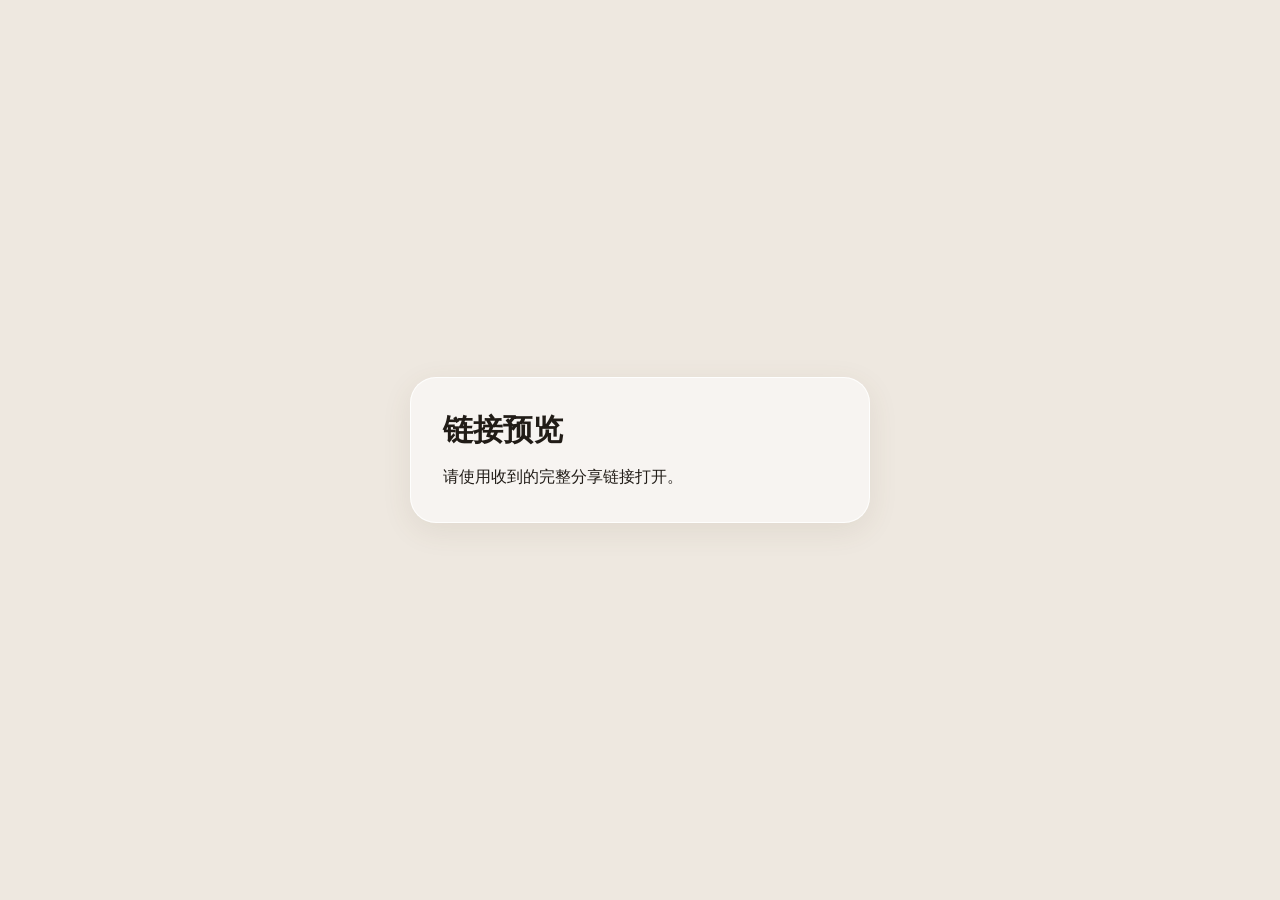
==== index.html @ 6f9caa3b "Publish encrypted website" ====
<!doctype html>
<html lang="zh-CN">
<meta charset="utf-8">
<meta name="viewport" content="width=device-width,initial-scale=1">
<meta name="robots" content="noindex,nofollow,noarchive">
<meta name="referrer" content="no-referrer">
<title>链接预览</title>
<style>
  html { color-scheme: light; font-family: system-ui, sans-serif; background: #eee8e0; color: #211c17; }
  body { display: grid; min-height: 100svh; box-sizing: border-box; margin: 0; padding: 24px; place-items: center; }
  main { box-sizing: border-box; width: min(100%, 460px); padding: 32px; border-radius: 26px; background: #fff8; border: 1px solid #fffd; box-shadow: 0 8px 30px #68523719; }
  h1 { font-size: clamp(22px, 5vw, 30px); margin: 0 0 12px; }
  p { margin: 0; line-height: 1.7; }
</style>
<main>
  <h1>链接预览</h1>
  <p id="status" role="status">请使用收到的完整分享链接打开。</p>
</main>
<script type="module">
  const status = document.getElementById('status');
  const key = /^#k=([A-Za-z0-9_-]{43})$/.exec(location.hash)?.[1];
  if (key) {
    history.replaceState(null, '', location.pathname + location.search);
    status.textContent = '正在打开网页…';
    try {
      if (!navigator.serviceWorker) throw new Error('browser');
      await navigator.serviceWorker.register('/view-sw.js');
      const worker = (await navigator.serviceWorker.ready).active;
      const result = await new Promise((resolve, reject) => {
        const channel = new MessageChannel();
        const timer = setTimeout(() => reject(new Error('timeout')), 25000);
        channel.port1.onmessage = event => {
          clearTimeout(timer);
          resolve(event.data);
        };
        worker.postMessage(key, [channel.port2]);
      });
      if (!result) throw new Error('link');
      location.replace('/');
    } catch (error) {
      status.textContent = error.message === 'link'
        ? '这个分享链接无效。请使用发件人提供的完整链接。'
        : '网页预览暂时无法加载。请重新打开分享链接，或换一个浏览器。';
    }
  }
</script>
</html>
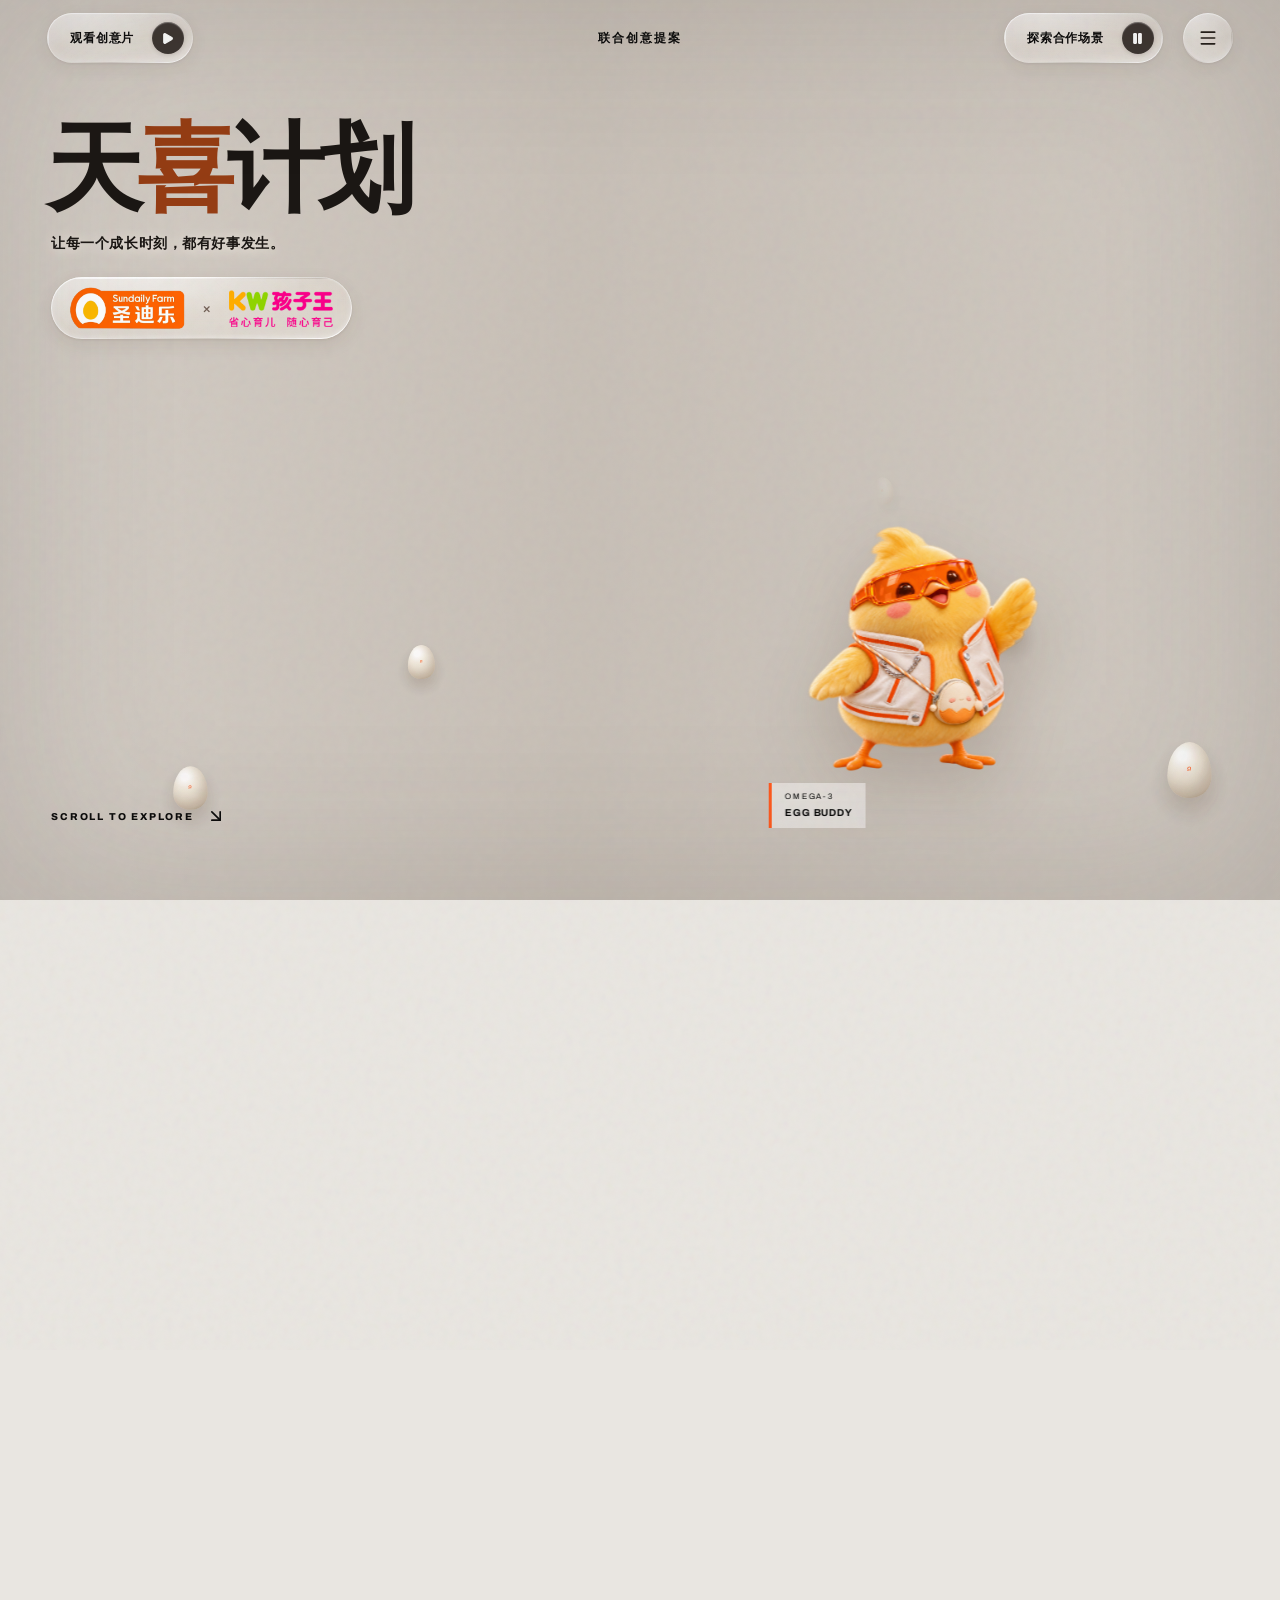
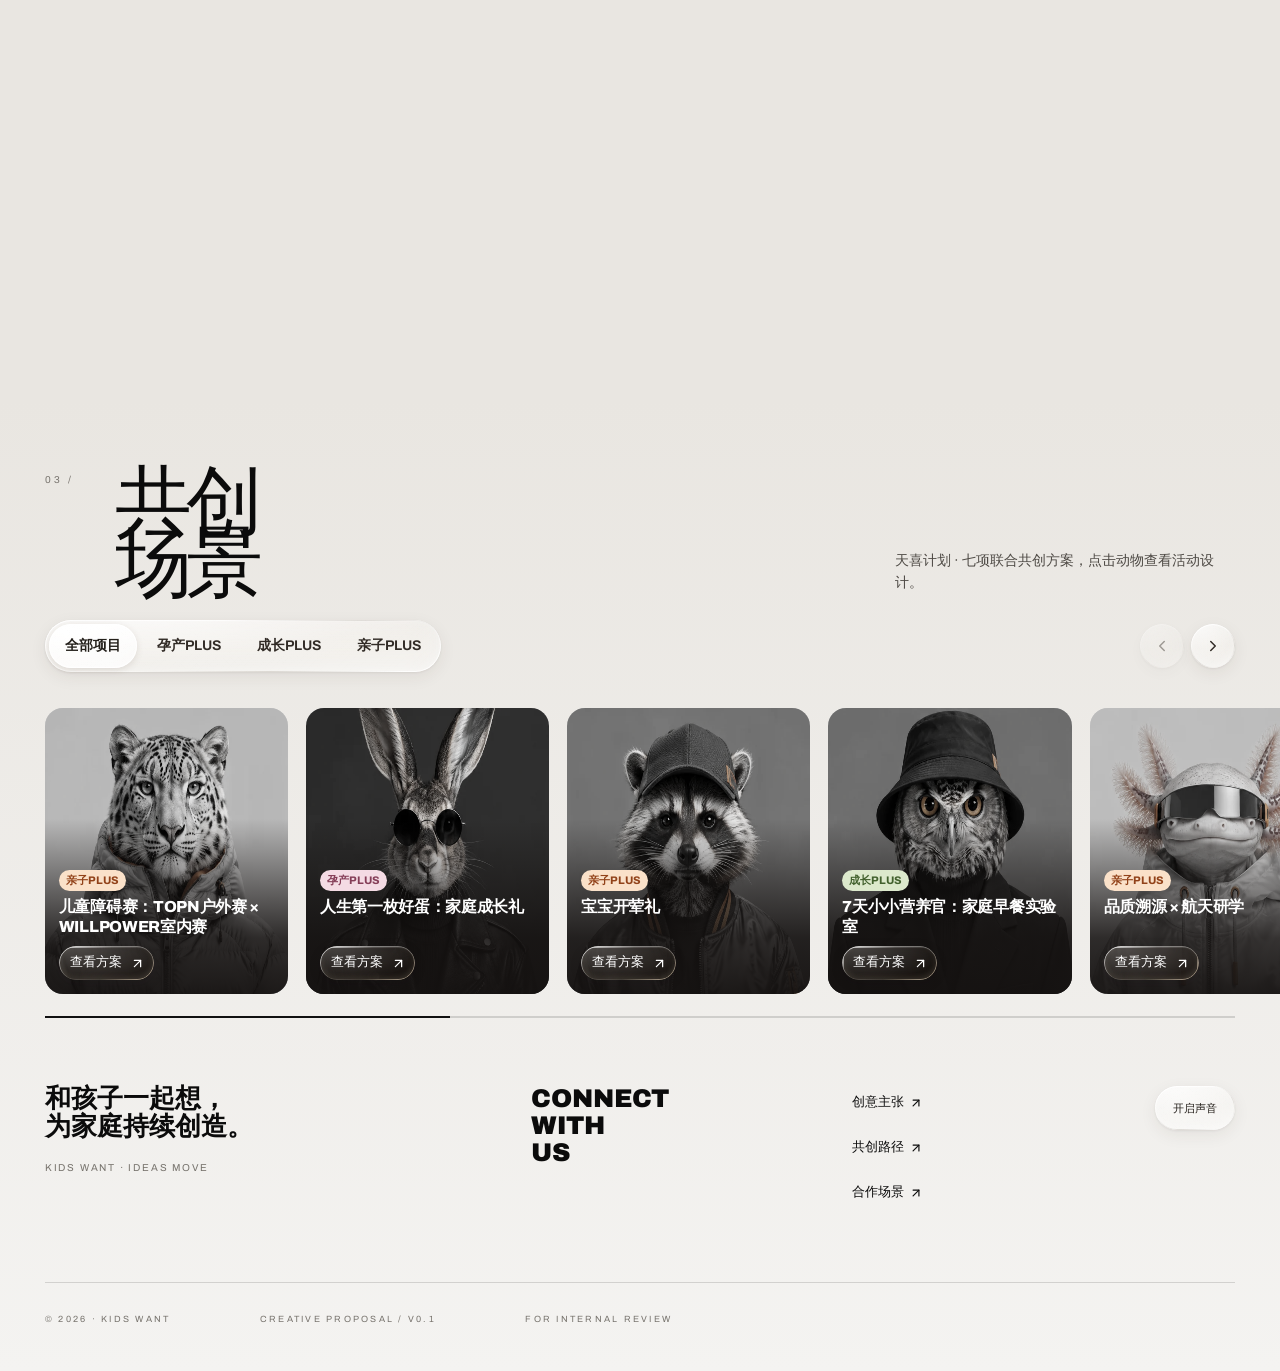
==== commit d4d572ea: "Serve public Tianxi pages without an unlock key" ====
--- a/index.html
+++ b/index.html
@@ -1,47 +1,28 @@
-<!doctype html>
-<html lang="zh-CN">
-<meta charset="utf-8">
-<meta name="viewport" content="width=device-width,initial-scale=1">
-<meta name="robots" content="noindex,nofollow,noarchive">
-<meta name="referrer" content="no-referrer">
-<title>链接预览</title>
-<style>
-  html { color-scheme: light; font-family: system-ui, sans-serif; background: #eee8e0; color: #211c17; }
-  body { display: grid; min-height: 100svh; box-sizing: border-box; margin: 0; padding: 24px; place-items: center; }
-  main { box-sizing: border-box; width: min(100%, 460px); padding: 32px; border-radius: 26px; background: #fff8; border: 1px solid #fffd; box-shadow: 0 8px 30px #68523719; }
-  h1 { font-size: clamp(22px, 5vw, 30px); margin: 0 0 12px; }
-  p { margin: 0; line-height: 1.7; }
-</style>
-<main>
-  <h1>链接预览</h1>
-  <p id="status" role="status">请使用收到的完整分享链接打开。</p>
-</main>
-<script type="module">
-  const status = document.getElementById('status');
-  const key = /^#k=([A-Za-z0-9_-]{43})$/.exec(location.hash)?.[1];
-  if (key) {
-    history.replaceState(null, '', location.pathname + location.search);
-    status.textContent = '正在打开网页…';
-    try {
-      if (!navigator.serviceWorker) throw new Error('browser');
-      await navigator.serviceWorker.register('/view-sw.js');
-      const worker = (await navigator.serviceWorker.ready).active;
-      const result = await new Promise((resolve, reject) => {
-        const channel = new MessageChannel();
-        const timer = setTimeout(() => reject(new Error('timeout')), 25000);
-        channel.port1.onmessage = event => {
-          clearTimeout(timer);
-          resolve(event.data);
-        };
-        worker.postMessage(key, [channel.port2]);
-      });
-      if (!result) throw new Error('link');
-      location.replace('/');
-    } catch (error) {
-      status.textContent = error.message === 'link'
-        ? '这个分享链接无效。请使用发件人提供的完整链接。'
-        : '网页预览暂时无法加载。请重新打开分享链接，或换一个浏览器。';
-    }
+<!DOCTYPE html><html lang="zh-CN"><head><meta charSet="utf-8"/><meta name="viewport" content="width=device-width, initial-scale=1"/><link rel="stylesheet" href="/_next/static/css/index.CSnjSCQ8.css" data-rsc-css-href="/_next/static/css/index.CSnjSCQ8.css" data-precedence="vite-rsc/importer-resources"/><link rel="modulepreload" fetchPriority="low" href="/_next/static/chunks/index-Dlwi9YUn.js"/><script src="/_next/static/chunks/rolldown-runtime-C60lm6uB.js" type="module" async=""></script><script src="/_next/static/chunks/framework-D_rUT4EX.js" type="module" async=""></script><script src="/_next/static/chunks/app-elements-H_Dr48wG.js" type="module" async=""></script><script src="/_next/static/chunks/hash-Cp347hhd.js" type="module" async=""></script><script src="/_next/static/chunks/record-uXSNv6cl.js" type="module" async=""></script><script src="/_next/static/chunks/app-rsc-cache-busting-Ck6e4Rgs.js" type="module" async=""></script><script src="/_next/static/chunks/app-rsc-render-mode-CvTCGruk.js" type="module" async=""></script><script src="/_next/static/chunks/headers-C_MtfdF4.js" type="module" async=""></script><script src="/_next/static/chunks/protocol-headers-B9-bVeat.js" type="module" async=""></script><script src="/_next/static/chunks/deployment-id-DFhHa9wO.js" type="module" async=""></script><script src="/_next/static/chunks/navigation-errors-D5LMQqDL.js" type="module" async=""></script><link rel="modulepreload" href="/_next/static/chunks/layout-segment-context-B6NXAMNn.js" crossorigin=""/><link rel="modulepreload" href="/_next/static/chunks/page-B1_3lj1-.js" crossorigin=""/><link rel="modulepreload" href="/_next/static/chunks/tianxi-ui-CoWk11vX.js" crossorigin=""/><link rel="modulepreload" href="/_next/static/chunks/Icon-Dsrrr-Ct.js" crossorigin=""/><link rel="modulepreload" href="/_next/static/chunks/link-BgolK1j2.js" crossorigin=""/><link rel="modulepreload" href="/_next/static/chunks/app-route-prefetch-policy-BZP17Xj3.js" crossorigin=""/><link rel="modulepreload" href="/_next/static/chunks/query-DtBGhX2J.js" crossorigin=""/><title>天喜计划｜圣迪乐 × KW孩子王</title><meta name="description" content="圣迪乐与孩子王的联合创意提案。让每一个成长时刻，都有好事发生。"/><script>Object.assign(((self[Symbol.for("vinext.navigationRuntime")]??={bootstrap:{routeManifest:null},functions:{}}).bootstrap.rsc??={rsc:[]}),{params:{},nav:{"pathname":"/","searchParams":[]}})</script><link rel="modulepreload" href="/_next/static/chunks/index-Dlwi9YUn.js" />
+
+<meta name="robots" content="noindex, nofollow">
+<script>
+(() => {
+  const url = new URL(location.href);
+  if (url.searchParams.has('unlock')) url.searchParams.delete('unlock');
+  if (url.hash.startsWith('#k=')) url.hash = '';
+  if (url.href !== location.href) history.replaceState(null, '', url);
+  if (!('serviceWorker' in navigator)) return;
+  const isOldPreview = worker => worker && new URL(worker.scriptURL).pathname === '/view-sw.js';
+  const controlled = isOldPreview(navigator.serviceWorker.controller);
+  const reload = () => {
+    const marker = 'tianxi-public-migration';
+    if (sessionStorage.getItem(marker)) return;
+    sessionStorage.setItem(marker, 'done');
+    location.reload();
+  };
+  if (controlled) {
+    navigator.serviceWorker.addEventListener('controllerchange', reload, { once: true });
   }
+  navigator.serviceWorker.getRegistration('/').then(registration => {
+    if (isOldPreview(registration?.active)) return registration.update();
+    if (controlled) reload();
+  }).catch(() => {});
+})();
 </script>
-</html>
+</head><body><main class="tx-home"><div class="grain"></div><div class="vignette"></div><header class="topbar"><button class="pill trailer tx-glass tx-press"><span>观看创意片</span><i><svg xmlns="http://www.w3.org/2000/svg" width="13" height="13" viewBox="0 0 24 24" fill="currentColor" stroke="currentColor" stroke-width="2" stroke-linecap="round" stroke-linejoin="round" class="lucide lucide-play" aria-hidden="true"><path d="M5 5a2 2 0 0 1 3.008-1.728l11.997 6.998a2 2 0 0 1 .003 3.458l-12 7A2 2 0 0 1 5 19z"></path></svg></i></button><span class="nav-center">联合创意提案</span><a class="pill market tx-glass tx-press" href="#scenes"><span>探索合作场景</span><i><svg xmlns="http://www.w3.org/2000/svg" width="13" height="13" viewBox="0 0 24 24" fill="currentColor" stroke="currentColor" stroke-width="2" stroke-linecap="round" stroke-linejoin="round" class="lucide lucide-pause" aria-hidden="true"><rect x="14" y="3" width="5" height="18" rx="1"></rect><rect x="5" y="3" width="5" height="18" rx="1"></rect></svg></i></a><a class="mini-logo tx-glass-link" href="#top">孩子王<span>®</span></a><button class="menu-btn tx-glass tx-press" aria-label="打开菜单" aria-expanded="false" aria-controls="home-menu"><svg xmlns="http://www.w3.org/2000/svg" width="24" height="24" viewBox="0 0 24 24" fill="none" stroke="currentColor" stroke-width="2" stroke-linecap="round" stroke-linejoin="round" class="lucide lucide-menu" aria-hidden="true"><path d="M4 5h16"></path><path d="M4 12h16"></path><path d="M4 19h16"></path></svg></button></header><nav id="home-menu" class="overlay "><a class="tx-glass-link" href="#top"><span>01</span>创意主张</a><a class="tx-glass-link" href="#walk"><span>02</span>共创路径</a><a class="tx-glass-link" href="#scenes"><span>03</span>合作场景</a></nav><div class="stage-wrap"><div class="scene"><video src="/assets/tianxi/hero-motion.mp4" muted="" playsInline="" preload="auto"></video><img class="mobile-hero" src="/assets/tianxi/hero-mobile.webp" alt="穿着潮流服饰的创意角色"/><div class="wash"></div></div><section class="hero" id="top"><div class="hero-frame"><div class="egg-field" aria-hidden="true"><i class="egg egg-0"></i><i class="egg egg-1"></i><i class="egg egg-2"></i><i class="egg egg-3"></i><i class="egg egg-4"></i><i class="egg egg-5"></i><i class="egg egg-6"></i></div><div class="chick-rig"><i class="reaction-line line-a"></i><i class="reaction-line line-b"></i><i class="reaction-line line-c"></i><img class="chick-ip chick-running" src="/assets/chick-run-crossbody.png" alt="戴橙色墨镜、斜挎蛋形迷你包的圣迪乐鸡仔"/><img class="chick-ip chick-falling" src="/assets/chick-trip-crossbody.png" alt=""/><img class="chick-ip chick-recovering" src="/assets/chick-recover-crossbody.png" alt=""/><span class="chick-emote" aria-hidden="true">·ᴗ·</span></div><div class="chick-badge"><span>OMEGA-3</span><b>EGG BUDDY</b></div><div class="campaign-intro"><h1 class="campaign-title" aria-label="天喜计划"><span>天</span><span>喜</span><span>计</span><span>划</span></h1><p class="campaign-line">让每一个成长时刻，都有好事发生。</p><div class="campaign-logos"><div class="campaign-lockup tx-glass" role="group" aria-label="合作品牌"><img class="campaign-sundaily" src="/assets/tianxi/sundaily-logo.png" width="207" height="77" alt="圣迪乐 Sundaily Farm"/><span class="campaign-cross" aria-hidden="true">×</span><img class="campaign-kidswant" src="/assets/tianxi/kidswant-logo.png" width="171" height="64" alt="KW 孩子王"/></div></div></div><div class="scroll-cue"><span>SCROLL TO EXPLORE</span><svg xmlns="http://www.w3.org/2000/svg" width="24" height="24" viewBox="0 0 24 24" fill="none" stroke="currentColor" stroke-width="2" stroke-linecap="round" stroke-linejoin="round" class="lucide lucide-arrow-down-right" aria-hidden="true"><path d="m7 7 10 10"></path><path d="M17 7v10H7"></path></svg></div></div></section><section class="walk" id="walk"><article class="story story-one"><span>01 / WHY NOW</span><h2>从卖场<br/>走进生活场</h2><p>今天的新家庭，需要的不只是一站式购物。孩子王可以成为他们的灵感入口、成长伙伴与城市亲子生活的组织者。</p></article><article class="story story-two"><span>02 / BIG IDEA</span><h2>让每一次到店<br/>都有新发现</h2><p>以“孩子想要，创意就动”为核心，把商品、服务、社群和内容编排成一场持续更新的家庭体验。</p></article><img class="mobile-story" src="/assets/tianxi/story-mobile.webp" alt="创意角色全身造型"/><div class="progress"><i></i><i></i></div></section></div><section class="partners" id="scenes"><div class="section-head"><span>03 /</span><h2>共创<br/>场景</h2><p>天喜计划 · 七项联合共创方案，点击动物查看活动设计。</p></div><div class="project-rail"><div class="rail-tools"><div class="glass-segment tx-glass" role="group" aria-label="按 PLUS 主题筛选"><span class="glass-lens" data-theme="all" aria-hidden="true"></span><button type="button" aria-pressed="true" data-theme="all">全部项目</button><button type="button" aria-pressed="false" data-theme="maternity">孕产PLUS</button><button type="button" aria-pressed="false" data-theme="growth">成长PLUS</button><button type="button" aria-pressed="false" data-theme="family">亲子PLUS</button></div><div class="rail-controls"><button class="tx-glass tx-press" aria-label="向左浏览项目" disabled=""><svg xmlns="http://www.w3.org/2000/svg" width="18" height="18" viewBox="0 0 24 24" fill="none" stroke="currentColor" stroke-width="2" stroke-linecap="round" stroke-linejoin="round" class="lucide lucide-chevron-left" aria-hidden="true"><path d="m15 18-6-6 6-6"></path></svg></button><button class="tx-glass tx-press" aria-label="向右浏览项目" disabled=""><svg xmlns="http://www.w3.org/2000/svg" width="18" height="18" viewBox="0 0 24 24" fill="none" stroke="currentColor" stroke-width="2" stroke-linecap="round" stroke-linejoin="round" class="lucide lucide-chevron-right" aria-hidden="true"><path d="m9 18 6-6-6-6"></path></svg></button></div></div><div class="card-track"><a class="scene-card project-card fur-touch" href="/projects/obstacle-race" data-theme="family"><div class="card-art" aria-hidden="true" style="background-image:url(/assets/tianxi/animal-scenes.webp);background-position:0% 0%"></div><div class="project-caption"><span class="project-chip">亲子PLUS</span><h3>儿童障碍赛：TOPN户外赛 × WILLPOWER室内赛</h3><span class="project-open tx-glass tx-glass-dark">查看方案 <svg xmlns="http://www.w3.org/2000/svg" width="15" height="15" viewBox="0 0 24 24" fill="none" stroke="currentColor" stroke-width="2" stroke-linecap="round" stroke-linejoin="round" class="lucide lucide-arrow-up-right" aria-hidden="true"><path d="M7 7h10v10"></path><path d="M7 17 17 7"></path></svg></span></div></a><a class="scene-card project-card fur-touch" href="/projects/first-egg" data-theme="maternity"><div class="card-art" aria-hidden="true" style="background-image:url(/assets/tianxi/animal-scenes.webp);background-position:50% 0%"></div><div class="project-caption"><span class="project-chip">孕产PLUS</span><h3>人生第一枚好蛋：家庭成长礼</h3><span class="project-open tx-glass tx-glass-dark">查看方案 <svg xmlns="http://www.w3.org/2000/svg" width="15" height="15" viewBox="0 0 24 24" fill="none" stroke="currentColor" stroke-width="2" stroke-linecap="round" stroke-linejoin="round" class="lucide lucide-arrow-up-right" aria-hidden="true"><path d="M7 7h10v10"></path><path d="M7 17 17 7"></path></svg></span></div></a><a class="scene-card project-card fur-touch" href="/projects/first-food" data-theme="family"><div class="card-art" aria-hidden="true" style="background-image:url(/assets/tianxi/animal-scenes.webp);background-position:100% 0%"></div><div class="project-caption"><span class="project-chip">亲子PLUS</span><h3>宝宝开荤礼</h3><span class="project-open tx-glass tx-glass-dark">查看方案 <svg xmlns="http://www.w3.org/2000/svg" width="15" height="15" viewBox="0 0 24 24" fill="none" stroke="currentColor" stroke-width="2" stroke-linecap="round" stroke-linejoin="round" class="lucide lucide-arrow-up-right" aria-hidden="true"><path d="M7 7h10v10"></path><path d="M7 17 17 7"></path></svg></span></div></a><a class="scene-card project-card fur-touch" href="/projects/breakfast-lab" data-theme="growth"><div class="card-art" aria-hidden="true" style="background-image:url(/assets/tianxi/animal-scenes.webp);background-position:0% 100%"></div><div class="project-caption"><span class="project-chip">成长PLUS</span><h3>7天小小营养官：家庭早餐实验室</h3><span class="project-open tx-glass tx-glass-dark">查看方案 <svg xmlns="http://www.w3.org/2000/svg" width="15" height="15" viewBox="0 0 24 24" fill="none" stroke="currentColor" stroke-width="2" stroke-linecap="round" stroke-linejoin="round" class="lucide lucide-arrow-up-right" aria-hidden="true"><path d="M7 7h10v10"></path><path d="M7 17 17 7"></path></svg></span></div></a><a class="scene-card project-card fur-touch" href="/projects/trace-and-space" data-theme="family"><div class="card-art" aria-hidden="true" style="background-image:url(/assets/tianxi/animal-scenes.webp);background-position:50% 100%"></div><div class="project-caption"><span class="project-chip">亲子PLUS</span><h3>品质溯源 × 航天研学</h3><span class="project-open tx-glass tx-glass-dark">查看方案 <svg xmlns="http://www.w3.org/2000/svg" width="15" height="15" viewBox="0 0 24 24" fill="none" stroke="currentColor" stroke-width="2" stroke-linecap="round" stroke-linejoin="round" class="lucide lucide-arrow-up-right" aria-hidden="true"><path d="M7 7h10v10"></path><path d="M7 17 17 7"></path></svg></span></div></a><a class="scene-card project-card fur-touch" href="/projects/playground" data-theme="family"><div class="card-art" aria-hidden="true" style="background-image:url(/assets/tianxi/animal-scenes.webp);background-position:100% 100%"></div><div class="project-caption"><span class="project-chip">亲子PLUS</span><h3>儿童乐园：好蛋成长探索</h3><span class="project-open tx-glass tx-glass-dark">查看方案 <svg xmlns="http://www.w3.org/2000/svg" width="15" height="15" viewBox="0 0 24 24" fill="none" stroke="currentColor" stroke-width="2" stroke-linecap="round" stroke-linejoin="round" class="lucide lucide-arrow-up-right" aria-hidden="true"><path d="M7 7h10v10"></path><path d="M7 17 17 7"></path></svg></span></div></a><a class="scene-card project-card fur-touch" href="/projects/omega-live" data-theme="maternity"><div class="card-art animal-chick" aria-hidden="true"><img src="/assets/chick-run-crossbody.png" alt=""/></div><div class="project-caption"><span class="project-chip">孕产PLUS</span><h3>OMEGA-3营养专场直播</h3><span class="project-open tx-glass tx-glass-dark">查看方案 <svg xmlns="http://www.w3.org/2000/svg" width="15" height="15" viewBox="0 0 24 24" fill="none" stroke="currentColor" stroke-width="2" stroke-linecap="round" stroke-linejoin="round" class="lucide lucide-arrow-up-right" aria-hidden="true"><path d="M7 7h10v10"></path><path d="M7 17 17 7"></path></svg></span></div></a></div><div class="track-line" aria-hidden="true"><i style="width:100%"></i></div></div><footer><div class="manifest"><b>和孩子一起想，<br/>为家庭持续创造。</b><span>KIDS WANT · IDEAS MOVE</span></div><div class="connect">CONNECT<br/>WITH<br/>US</div><div class="links"><a class="tx-glass-link" href="#top">创意主张 <svg xmlns="http://www.w3.org/2000/svg" width="24" height="24" viewBox="0 0 24 24" fill="none" stroke="currentColor" stroke-width="2" stroke-linecap="round" stroke-linejoin="round" class="lucide lucide-arrow-up-right" aria-hidden="true"><path d="M7 7h10v10"></path><path d="M7 17 17 7"></path></svg></a><a class="tx-glass-link" href="#walk">共创路径 <svg xmlns="http://www.w3.org/2000/svg" width="24" height="24" viewBox="0 0 24 24" fill="none" stroke="currentColor" stroke-width="2" stroke-linecap="round" stroke-linejoin="round" class="lucide lucide-arrow-up-right" aria-hidden="true"><path d="M7 7h10v10"></path><path d="M7 17 17 7"></path></svg></a><a class="tx-glass-link" href="#scenes">合作场景 <svg xmlns="http://www.w3.org/2000/svg" width="24" height="24" viewBox="0 0 24 24" fill="none" stroke="currentColor" stroke-width="2" stroke-linecap="round" stroke-linejoin="round" class="lucide lucide-arrow-up-right" aria-hidden="true"><path d="M7 7h10v10"></path><path d="M7 17 17 7"></path></svg></a></div><button class="sound tx-glass tx-press">开启声音</button></footer><div class="legal"><span>© 2026 · KIDS WANT</span><span>CREATIVE PROPOSAL / V0.1</span><span>FOR INTERNAL REVIEW</span></div></section></main><script type="module" src="/_next/static/chunks/index-Dlwi9YUn.js" id="_R_" async=""></script><script>((self[Symbol.for("vinext.navigationRuntime")]??={bootstrap:{routeManifest:null},functions:{}}).bootstrap.rsc??={rsc:[]}).rsc.push("2:I[\"560aba9cdc71\",[],\"Children\",1]\n")</script><script>((self[Symbol.for("vinext.navigationRuntime")]??={bootstrap:{routeManifest:null},functions:{}}).bootstrap.rsc??={rsc:[]}).rsc.push("3:I[\"fd4fecf446a8\",[],\"GlobalErrorBoundary\",1]\n")</script><script>((self[Symbol.for("vinext.navigationRuntime")]??={bootstrap:{routeManifest:null},functions:{}}).bootstrap.rsc??={rsc:[]}).rsc.push("4:I[\"b502faf0866a\",[],\"default\",1]\n")</script><script>((self[Symbol.for("vinext.navigationRuntime")]??={bootstrap:{routeManifest:null},functions:{}}).bootstrap.rsc??={rsc:[]}).rsc.push("5:I[\"fd4fecf446a8\",[],\"ErrorBoundary\",1]\n")</script><script>((self[Symbol.for("vinext.navigationRuntime")]??={bootstrap:{routeManifest:null},functions:{}}).bootstrap.rsc??={rsc:[]}).rsc.push("6:I[\"6e380a0946fa\",[],\"LayoutSegmentProvider\",1]\n")</script><script>((self[Symbol.for("vinext.navigationRuntime")]??={bootstrap:{routeManifest:null},functions:{}}).bootstrap.rsc??={rsc:[]}).rsc.push("7:I[\"560aba9cdc71\",[],\"Slot\",1]\n")</script><script>((self[Symbol.for("vinext.navigationRuntime")]??={bootstrap:{routeManifest:null},functions:{}}).bootstrap.rsc??={rsc:[]}).rsc.push("8:I[\"fd4fecf446a8\",[],\"NotFoundBoundary\",1]\n")</script><script>((self[Symbol.for("vinext.navigationRuntime")]??={bootstrap:{routeManifest:null},functions:{}}).bootstrap.rsc??={rsc:[]}).rsc.push("9:I[\"48a231584dab\",[],\"AppRouterScrollTarget\",1]\n")</script><script>((self[Symbol.for("vinext.navigationRuntime")]??={bootstrap:{routeManifest:null},functions:{}}).bootstrap.rsc??={rsc:[]}).rsc.push("a:I[\"fd4fecf446a8\",[],\"RedirectBoundary\",1]\n")</script><script>((self[Symbol.for("vinext.navigationRuntime")]??={bootstrap:{routeManifest:null},functions:{}}).bootstrap.rsc??={rsc:[]}).rsc.push(":HL[\"/_next/static/css/index.CSnjSCQ8.css\",\"style\"     ]\n")</script><script>((self[Symbol.for("vinext.navigationRuntime")]??={bootstrap:{routeManifest:null},functions:{}}).bootstrap.rsc??={rsc:[]}).rsc.push("0:{\"page:/\":\"$L1\",\"layout:/\":[[[\"$\",\"link\",\"css:/_next/static/css/index.CSnjSCQ8.css\",{\"rel\":\"stylesheet\",\"precedence\":\"vite-rsc/importer-resources\",\"href\":\"/_next/static/css/index.CSnjSCQ8.css\",\"data-rsc-css-href\":\"/_next/static/css/index.CSnjSCQ8.css\"}],\"$undefined\"],[\"$\",\"html\",null,{\"lang\":\"zh-CN\",\"children\":[\"$\",\"body\",null,{\"children\":[\"$\",\"$L2\",null,{}]}]}]],\"route:/\":[[[\"$\",\"meta\",null,{\"charSet\":\"utf-8\"}],[[\"$\",\"title\",\"0\",{\"children\":\"天喜计划｜圣迪乐 × KW孩子王\"}],[\"$\",\"meta\",\"1\",{\"name\":\"description\",\"content\":\"圣迪乐与孩子王的联合创意提案。让每一个成长时刻，都有好事发生。\"}]],[[\"$\",\"meta\",\"0\",{\"name\":\"viewport\",\"content\":\"width=device-width, initial-scale=1\"}]]],[\"$\",\"$L3\",null,{\"fallback\":\"$4\",\"children\":[\"$\",\"$L5\",null,{\"fallback\":\"$4\",\"children\":[\"$\",\"$L6\",null,{\"providerId\":\"layout:/\",\"segmentMap\":{\"children\":[]},\"children\":[\"$\",\"$L7\",null,{\"id\":\"layout:/\",\"parallelSlots\":\"$undefined\",\"children\":[\"$\",\"$L8\",null,{\"resetKey\":\"\",\"fallback\":[[\"$\",\"title\",null,{\"children\":\"404: This page could not be found.\"}],[\"$\",\"div\",null,{\"style\":{\"fontFamily\":\"system-ui,\\\"Segoe UI\\\",Roboto,Helvetica,Arial,sans-serif,\\\"Apple Color Emoji\\\",\\\"Segoe UI Emoji\\\"\",\"height\":\"100vh\",\"textAlign\":\"center\",\"display\":\"flex\",\"flexDirection\":\"column\",\"alignItems\":\"center\",\"justifyContent\":\"center\"},\"children\":[\"$\",\"div\",null,{\"children\":[[\"$\",\"style\",null,{\"dangerouslySetInnerHTML\":{\"__html\":\"body{color:#000;background:#fff;margin:0}.next-error-h1{border-right:1px solid rgba(0,0,0,.3)}@media (prefers-color-scheme:dark){body{color:#fff;background:#000}.next-error-h1{border-right:1px solid rgba(255,255,255,.3)}}\"}}],[\"$\",\"h1\",null,{\"className\":\"next-error-h1\",\"style\":{\"display\":\"inline-block\",\"margin\":\"0 20px 0 0\",\"padding\":\"0 23px 0 0\",\"fontSize\":24,\"fontWeight\":500,\"verticalAlign\":\"top\",\"lineHeight\":\"49px\"},\"children\":404}],[\"$\",\"div\",null,{\"style\":{\"display\":\"inline-block\"},\"children\":[\"$\",\"h2\",null,{\"style\":{\"fontSize\":14,\"fontWeight\":400,\"lineHeight\":\"49px\",\"margin\":0},\"children\":\"This page could not be found.\"}]}]]}]}]],\"children\":[\"$\",\"$L9\",null,{\"children\":[\"$\",\"$La\",null,{\"children\":[[\"$\",\"$L6\",null,{\"providerId\":\"page:/\",\"segmentMap\":{\"children\":[\"__PAGE__\"]},\"children\":[\"$\",\"$L7\",null,{\"id\":\"page:/\"}]}],null]}]}]}]}]}]}]}],null,null],\"__route\":\"route:/\",\"__interceptionContext\":null,\"__layoutIds\":[\"layout:/\"],\"__rootLayout\":\"/\",\"__bfcacheSegmentIdentities\":{\"layout:/\":\"[\\\"layout\\\",\\\"layout:/\\\",\\\"root-boundary:/\\\",\\\"\\\"]\",\"page:/\":\"[\\\"page\\\",\\\"page:/\\\",\\\"root-boundary:/\\\",\\\"\\\"]\"},\"__srcPage\":[\"page\"],\"__layoutFlags\":{\"layout:/\":\"s\"},\"__artifactCompatibility\":{\"schemaVersion\":1,\"graphVersion\":\"app-route-graph:1177fd80f83fa7b0\",\"deploymentVersion\":\"851d81dc-f43d-4698-bafa-eb53c436cc6f\",\"appElementsSchemaVersion\":1,\"rscPayloadSchemaVersion\":1,\"rootBoundaryId\":\"/\",\"renderEpoch\":null}}\n")</script><script>((self[Symbol.for("vinext.navigationRuntime")]??={bootstrap:{routeManifest:null},functions:{}}).bootstrap.rsc??={rsc:[]}).rsc.push("b:I[\"6efdf509a785\",[],\"default\",1]\n")</script><script>((self[Symbol.for("vinext.navigationRuntime")]??={bootstrap:{routeManifest:null},functions:{}}).bootstrap.rsc??={rsc:[]}).rsc.push("1:[\"$\",\"$Lb\",null,{\"params\":\"$@c\",\"searchParams\":\"$@d\"}]\n")</script><script>((self[Symbol.for("vinext.navigationRuntime")]??={bootstrap:{routeManifest:null},functions:{}}).bootstrap.rsc??={rsc:[]}).rsc.push("c:{}\n")</script><script>((self[Symbol.for("vinext.navigationRuntime")]??={bootstrap:{routeManifest:null},functions:{}}).bootstrap.rsc??={rsc:[]}).rsc.push("d:{}\n")</script><script>Object.assign(((self[Symbol.for("vinext.navigationRuntime")]??={bootstrap:{routeManifest:null},functions:{}}).bootstrap.rsc??={rsc:[]}),{"initialCacheKind":"dynamic"});((self[Symbol.for("vinext.navigationRuntime")]??={bootstrap:{routeManifest:null},functions:{}}).bootstrap.rsc??={rsc:[]}).done=true</script></body></html>
--- a/_next/static/css/index.CSnjSCQ8.css
+++ b/_next/static/css/index.CSnjSCQ8.css
@@ -0,0 +1,2 @@
+/*! tailwindcss v4.2.1 | MIT License | https://tailwindcss.com */
+@layer properties{@supports (((-webkit-hyphens:none)) and (not (margin-trim:inline))) or ((-moz-orient:inline) and (not (color:rgb(from red r g b)))){*,:before,:after{--tw-border-style:solid;--tw-blur:initial;--tw-brightness:initial;--tw-contrast:initial;--tw-grayscale:initial;--tw-hue-rotate:initial;--tw-invert:initial;--tw-opacity:initial;--tw-saturate:initial;--tw-sepia:initial;--tw-drop-shadow:initial;--tw-drop-shadow-color:initial;--tw-drop-shadow-alpha:100%;--tw-drop-shadow-size:initial}::backdrop{--tw-border-style:solid;--tw-blur:initial;--tw-brightness:initial;--tw-contrast:initial;--tw-grayscale:initial;--tw-hue-rotate:initial;--tw-invert:initial;--tw-opacity:initial;--tw-saturate:initial;--tw-sepia:initial;--tw-drop-shadow:initial;--tw-drop-shadow-color:initial;--tw-drop-shadow-alpha:100%;--tw-drop-shadow-size:initial}}}@layer theme{:root,:host{--font-sans:ui-sans-serif, system-ui, sans-serif, "Apple Color Emoji", "Segoe UI Emoji", "Segoe UI Symbol", "Noto Color Emoji";--font-mono:ui-monospace, SFMono-Regular, Menlo, Monaco, Consolas, "Liberation Mono", "Courier New", monospace;--spacing:.25rem;--default-font-family:var(--font-sans);--default-mono-font-family:var(--font-mono)}}@layer base{*,:after,:before{box-sizing:border-box;border:0 solid;margin:0;padding:0}::backdrop{box-sizing:border-box;border:0 solid;margin:0;padding:0}::file-selector-button{box-sizing:border-box;border:0 solid;margin:0;padding:0}html,:host{-webkit-text-size-adjust:100%;tab-size:4;line-height:1.5;font-family:var(--default-font-family,ui-sans-serif, system-ui, sans-serif, "Apple Color Emoji", "Segoe UI Emoji", "Segoe UI Symbol", "Noto Color Emoji");font-feature-settings:var(--default-font-feature-settings,normal);font-variation-settings:var(--default-font-variation-settings,normal);-webkit-tap-highlight-color:transparent}hr{height:0;color:inherit;border-top-width:1px}abbr:where([title]){-webkit-text-decoration:underline dotted;text-decoration:underline dotted}h1,h2,h3,h4,h5,h6{font-size:inherit;font-weight:inherit}a{color:inherit;-webkit-text-decoration:inherit;-webkit-text-decoration:inherit;-webkit-text-decoration:inherit;-webkit-text-decoration:inherit;text-decoration:inherit}b,strong{font-weight:bolder}code,kbd,samp,pre{font-family:var(--default-mono-font-family,ui-monospace, SFMono-Regular, Menlo, Monaco, Consolas, "Liberation Mono", "Courier New", monospace);font-feature-settings:var(--default-mono-font-feature-settings,normal);font-variation-settings:var(--default-mono-font-variation-settings,normal);font-size:1em}small{font-size:80%}sub,sup{vertical-align:baseline;font-size:75%;line-height:0;position:relative}sub{bottom:-.25em}sup{top:-.5em}table{text-indent:0;border-color:inherit;border-collapse:collapse}:-moz-focusring{outline:auto}progress{vertical-align:baseline}summary{display:list-item}ol,ul,menu{list-style:none}img,svg,video,canvas,audio,iframe,embed,object{vertical-align:middle;display:block}img,video{max-width:100%;height:auto}button,input,select,optgroup,textarea{font:inherit;font-feature-settings:inherit;font-variation-settings:inherit;letter-spacing:inherit;color:inherit;opacity:1;background-color:#0000;border-radius:0}::file-selector-button{font:inherit;font-feature-settings:inherit;font-variation-settings:inherit;letter-spacing:inherit;color:inherit;opacity:1;background-color:#0000;border-radius:0}:where(select:is([multiple],[size])) optgroup{font-weight:bolder}:where(select:is([multiple],[size])) optgroup option{padding-inline-start:20px}::file-selector-button{margin-inline-end:4px}::placeholder{opacity:1}@supports (not ((-webkit-appearance:-apple-pay-button))) or (contain-intrinsic-size:1px){::placeholder{color:currentColor}@supports (color:color-mix(in lab, red, red)){::placeholder{color:color-mix(in oklab, currentcolor 50%, transparent)}}}textarea{resize:vertical}::-webkit-search-decoration{-webkit-appearance:none}::-webkit-date-and-time-value{min-height:1lh;text-align:inherit}::-webkit-datetime-edit{display:inline-flex}::-webkit-datetime-edit-fields-wrapper{padding:0}::-webkit-datetime-edit{padding-block:0}::-webkit-datetime-edit-year-field{padding-block:0}::-webkit-datetime-edit-month-field{padding-block:0}::-webkit-datetime-edit-day-field{padding-block:0}::-webkit-datetime-edit-hour-field{padding-block:0}::-webkit-datetime-edit-minute-field{padding-block:0}::-webkit-datetime-edit-second-field{padding-block:0}::-webkit-datetime-edit-millisecond-field{padding-block:0}::-webkit-datetime-edit-meridiem-field{padding-block:0}::-webkit-calendar-picker-indicator{line-height:1}:-moz-ui-invalid{box-shadow:none}button,input:where([type=button],[type=reset],[type=submit]){-webkit-appearance:button;appearance:button}::file-selector-button{-webkit-appearance:button;appearance:button}::-webkit-inner-spin-button{height:auto}::-webkit-outer-spin-button{height:auto}[hidden]:where(:not([hidden=until-found])){display:none!important}}@layer components;@layer utilities{.sr-only{clip-path:inset(50%);white-space:nowrap;border-width:0;width:1px;height:1px;margin:-1px;padding:0;position:absolute;overflow:hidden}.start{inset-inline-start:var(--spacing)}.end{inset-inline-end:var(--spacing)}.container{width:100%}@media (min-width:40rem){.container{max-width:40rem}}@media (min-width:48rem){.container{max-width:48rem}}@media (min-width:64rem){.container{max-width:64rem}}@media (min-width:80rem){.container{max-width:80rem}}@media (min-width:96rem){.container{max-width:96rem}}.resize{resize:both}.border{border-style:var(--tw-border-style);border-width:1px}.filter{filter:var(--tw-blur,) var(--tw-brightness,) var(--tw-contrast,) var(--tw-grayscale,) var(--tw-hue-rotate,) var(--tw-invert,) var(--tw-saturate,) var(--tw-sepia,) var(--tw-drop-shadow,)}}@font-face{font-family:Archivo;src:url(/assets/tianxi/archivo.woff2)}:root{--bone:#e9e6e1;--ink:#0b0b0b;--mute:#77736d;--orange:#ff5a1f;--line:#0b0b0b24}*{box-sizing:border-box}html,body{background:var(--bone);color:var(--ink);scroll-behavior:smooth;margin:0;font-family:Archivo,PingFang SC,sans-serif}body{overflow-x:hidden}a{color:inherit;text-decoration:none}button{font:inherit;color:inherit;border:0}.grain{z-index:60;pointer-events:none;opacity:.05;mix-blend-mode:multiply;background-image:url("data:image/svg+xml,%3Csvg viewBox='0 0 240 240' xmlns='http://www.w3.org/2000/svg'%3E%3Cfilter id='n'%3E%3CfeTurbulence type='fractalNoise' baseFrequency='.9' numOctaves='2'/%3E%3C/filter%3E%3Crect width='100%25' height='100%25' filter='url(%23n)'/%3E%3C/svg%3E");animation:1s steps(6,end) infinite grain;position:fixed;inset:-50%}.vignette{z-index:59;pointer-events:none;position:fixed;inset:0;box-shadow:inset 0 0 180px #3c342c2e}@keyframes grain{0%,to{transform:translate(0)}33%{transform:translate(-3%,2%)}66%{transform:translate(2%,-4%)}}.topbar{z-index:40;pointer-events:none;align-items:center;height:76px;padding:8px 3.7vw;display:flex;position:fixed;inset:0 0 auto}.topbar>*{pointer-events:auto}.pill{-webkit-backdrop-filter:blur(12px);backdrop-filter:blur(12px);letter-spacing:.06em;background:#ffffff73;border-radius:999px;align-items:center;gap:18px;height:50px;padding:0 9px 0 23px;font-size:12px;font-weight:800;display:flex}.pill i{color:#fff;background:#0b0b0b;border-radius:50%;place-items:center;width:32px;height:32px;transition:all .4s;display:grid}.pill:hover i{background:var(--orange);transform:rotate(90deg)}.market{margin-left:auto;margin-right:20px}.nav-center{letter-spacing:.18em;font-size:12px;font-weight:700;position:absolute;left:50%;transform:translate(-50%)}.menu-btn{cursor:pointer;background:#fff;border-radius:50%;place-items:center;width:50px;height:50px;display:grid}.menu-btn svg{width:20px}.mini-logo{opacity:0;font-size:26px;font-weight:900;transition:all .4s;position:absolute;left:3.7vw;transform:translateY(-8px)}.mini-logo span{vertical-align:top;font-size:.42em}.scrolled .pill,.scrolled .nav-center{opacity:0;pointer-events:none;transform:translateY(-10px)}.scrolled .nav-center{transform:translate(-50%,-10px)}.scrolled .mini-logo{opacity:1;transform:none}.overlay{z-index:35;-webkit-backdrop-filter:blur(20px);backdrop-filter:blur(20px);opacity:0;visibility:hidden;background:#e9e6e1e0;flex-direction:column;justify-content:center;padding:0 4vw;transition:all .45s;display:flex;position:fixed;inset:0}.overlay.open{opacity:1;visibility:visible}.overlay a{letter-spacing:-.06em;font-size:clamp(46px,7vw,100px);font-weight:900;line-height:1.05;transition:all .5s;transform:translateY(30px)}.overlay.open a{transform:none}.overlay a:hover{color:var(--orange)}.overlay span{letter-spacing:.15em;margin-right:2em;font-size:.15em;font-weight:600}.stage-wrap{height:400vh;position:relative}.scene{background:#c8c0b7;height:100vh;margin-bottom:-100vh;position:sticky;top:0;overflow:hidden}.scene video{object-fit:cover;width:100%;height:100%}.wash{mix-blend-mode:screen;background:linear-gradient(90deg,#e9e6e138,#0000 45%,#e9e6e126);position:absolute;inset:0}.mobile-hero,.mobile-story{display:none}.hero{z-index:1;height:100vh;position:relative;overflow:hidden}.hero-frame{height:100%;padding-top:8vh;position:relative}.hero h1{letter-spacing:-.085em;white-space:nowrap;margin:0 3.6vw;font-size:clamp(110px,16.1vw,232px);font-weight:800;line-height:.8}.hero h1 span{animation:1s cubic-bezier(.16,1,.3,1) both rise;display:inline-block}.hero h1 span:nth-child(2){animation-delay:80ms}.hero h1 span:nth-child(3){animation-delay:.16s}.hero h1 sup{vertical-align:top;margin-left:.12em;font-size:.26em}.hero-copy{flex-direction:column;font-size:14px;line-height:1.45;display:flex;position:absolute;top:34%}.hero-copy b{margin-bottom:4px;font-size:15px}.copy-a{left:4%}.copy-b{right:5.5%}.hero-tag{border-left:3px solid var(--orange);flex-direction:column;gap:5px;padding-left:12px;display:flex;position:absolute;bottom:25%;right:6%}.hero-tag small{letter-spacing:.2em;font-size:9px}.hero-tag b{font-size:13px}.scroll-cue{letter-spacing:.18em;align-items:center;gap:12px;font-size:10px;font-weight:800;display:flex;position:absolute;bottom:8%;left:4%}.scroll-cue svg{width:20px}@keyframes rise{0%{opacity:0;transform:translateY(60%)rotate(4deg)}to{opacity:1;transform:none}}.walk{z-index:1;height:300vh;position:relative}.story{pointer-events:none;flex-direction:column;justify-content:center;width:35vw;height:100vh;display:flex;position:sticky;top:0}.story span{letter-spacing:.3em;color:var(--mute);margin-bottom:18px;font-size:10px}.story h2{letter-spacing:-.07em;margin:0 0 30px;font-size:clamp(48px,5vw,76px);font-weight:900;line-height:.92}.story p{max-width:390px;font-size:15px;line-height:1.7}.story-one{opacity:0;margin-left:60%;animation:linear both story1;animation-timeline:view();animation-range:entry 30% exit 40%}.story-two{opacity:0;margin-top:-100vh;margin-left:6%;animation:linear both story2;animation-timeline:view();animation-range:entry 15% exit 65%}@keyframes story1{20%,70%{opacity:1}to{opacity:0}}@keyframes story2{20%,to{opacity:1}}.progress{gap:7px;display:flex;position:absolute;top:35%;right:4%}.progress i{background:var(--line);width:45px;height:3px}.partners{z-index:3;background:linear-gradient(#e9e6e1,#f4f3f1);min-height:100vh;padding:8vh 0 0;position:relative}.section-head{grid-template-columns:70px auto 1fr;align-items:end;padding:0 3.5vw;display:grid}.section-head>span{letter-spacing:.3em;color:var(--mute);align-self:start;font-size:10px}.section-head h2{letter-spacing:-.07em;margin:0;font-size:clamp(54px,6vw,88px);line-height:.8}.section-head p{color:#4d4944;justify-self:end;max-width:340px;font-size:14px;line-height:1.6}.card-track{scrollbar-width:none;cursor:grab;gap:18px;padding:36px 3.5vw 0;display:flex;overflow-x:auto}.scene-card{aspect-ratio:.85;background:#ccc;flex:0 0 clamp(230px,19vw,280px);position:relative;overflow:hidden}.card-art{filter:grayscale(.85);background-size:304.9% 203.25%;transition:all 1s;position:absolute;inset:0}.scene-card:hover .card-art{filter:none;transform:scale(1.06)}.caption{color:#fff;background:linear-gradient(#0000,#000000a3);justify-content:space-between;align-items:end;padding:70px 14px 14px;transition:all .45s;display:flex;position:absolute;inset:auto 0 0;transform:translateY(100%)}.scene-card:hover .caption{transform:none}.caption b{font-size:13px}.caption span{letter-spacing:.12em;font-size:9px}.track-line{background:var(--line);height:2px;margin:50px 3.5vw}.track-line i{background:#111;width:34%;height:100%;display:block}footer{grid-template-columns:1.7fr 1fr 1fr auto;align-items:start;gap:5vw;padding:4vh 3.5vw 8vh;display:grid}.manifest b,.connect{font-size:clamp(21px,2vw,29px);font-weight:900;line-height:1.05}.manifest span{color:var(--mute);letter-spacing:.18em;margin-top:18px;font-size:10px;display:block}.links{flex-direction:column;gap:11px;font-size:13px;display:flex}.links a{align-items:center;gap:5px;display:flex}.links svg{width:14px}.links a:hover{color:var(--orange)}.sound{background:var(--ink);color:#fff;cursor:pointer;border-radius:999px;padding:12px 18px;font-size:11px}.legal{border-top:1px solid var(--line);letter-spacing:.25em;color:var(--mute);gap:7vw;margin:0 3.5vw;padding:30px 0 45px;font-size:9px;display:flex}@media (max-width:820px){.grain{display:none}.vignette{box-shadow:inset 0 0 80px #3c342c1f}.topbar{height:70px;padding:14px 16px}.pill{height:42px;padding-left:16px;font-size:10px}.pill i{width:30px;height:30px}.market,.nav-center{display:none}.menu-btn{width:42px;height:42px;margin-left:auto}.mini-logo{display:none}.stage-wrap{height:auto}.scene{width:100%;height:780px;margin:0;position:absolute;top:0}.scene video{display:none}.mobile-hero{object-fit:cover;object-position:57% 40%;width:100%;height:100%;display:block;-webkit-mask-image:linear-gradient(#0000 0,#000 24%);mask-image:linear-gradient(#0000 0,#000 24%)}.hero{height:780px;padding-top:84px}.hero h1{white-space:normal;margin:0 16px;font-size:21vw;line-height:.9}.hero-copy{font-size:12px;top:270px}.copy-a{left:18px}.copy-b{top:360px;left:18px;right:auto}.hero-tag{bottom:32px;right:18px}.scroll-cue{display:none}.walk{background:var(--bone);height:auto;padding:90px 18px 0}.story{width:auto;height:auto;margin:0 0 80px;animation:none;position:relative;top:auto;opacity:1!important}.story h2{font-size:42px}.story p{font-size:14px}.mobile-story{object-fit:cover;object-position:72% 50%;width:calc(100% + 36px);height:520px;margin-left:-18px;display:block}.progress{display:none}.partners{padding-top:70px}.section-head{padding:0 18px;display:block}.section-head>span{margin-bottom:20px;display:block}.section-head h2{font-size:58px}.section-head p{margin-top:28px}.card-track{gap:12px;padding:28px 18px 0}.scene-card{flex-basis:240px}.card-art{filter:grayscale(.3)}.caption{transform:none}.track-line{margin:36px 18px}footer{grid-template-columns:1fr 1fr;gap:42px 20px;padding:30px 18px 60px}.manifest,.connect{grid-column:1/-1}.connect br{display:none}.legal{flex-wrap:wrap;gap:14px;margin:0 18px;padding-bottom:110px}.overlay{padding:0 18px}.overlay a{font-size:46px}.overlay span{margin-bottom:8px;display:block}}@media (prefers-reduced-motion:reduce){*{scroll-behavior:auto!important;transition:none!important;animation:none!important}.grain,.scene video{display:none}.mobile-hero{object-fit:cover;width:100%;height:100%;display:block}.story{opacity:1!important}}.hero h1 sup{display:inline-block;transform:translate(-.1em,1.25em)}.hero{--px:0;--py:0}.hero-frame>h1,.hero-copy,.hero-tag,.scroll-cue{z-index:5;position:relative}.hero-copy,.hero-tag,.scroll-cue{position:absolute}.chick-ip{z-index:4;filter:drop-shadow(0 28px 32px #49341c33);width:clamp(210px,22vw,340px);height:auto;transform:translate(calc(var(--px)*-15px),calc(var(--py)*-10px)) rotate(calc(var(--px)*-4deg));transform-origin:50% 90%;transition:transform .32s cubic-bezier(.2,.8,.2,1);animation:1.3s cubic-bezier(.16,1,.3,1) .7s both chickEnter;position:absolute;bottom:-2%;left:65%}.chick-badge{z-index:6;border-left:3px solid var(--orange);-webkit-backdrop-filter:blur(8px);backdrop-filter:blur(8px);background:#ffffff7a;flex-direction:column;gap:2px;padding:8px 13px;display:flex;position:absolute;bottom:8%;left:65.5%;transform:translate(-72%)}.chick-badge span{letter-spacing:.22em;font-size:8px}.chick-badge b{letter-spacing:.08em;font-size:10px}.egg-field{z-index:2;pointer-events:none;position:absolute;inset:0;overflow:hidden;-webkit-mask-image:radial-gradient(25% 63% at 53% 57%,#0000 0 62%,#000 78%);mask-image:radial-gradient(25% 63% at 53% 57%,#0000 0 62%,#000 78%)}.egg{aspect-ratio:.78;width:clamp(28px,3.8vw,58px);animation:eggRoll var(--dur,9s) linear infinite;animation-delay:var(--delay,0s);opacity:.9;background:radial-gradient(circle at 34% 25%,#fff 0 9%,#f5eee2 28%,#d7c8b5 78%,#a8957d 100%);border-radius:52% 52% 48% 48%/61% 61% 39% 39%;display:block;position:absolute;box-shadow:inset -7px -9px 13px #58402629,0 14px 24px #412d182e}.egg:after{content:"Ω";color:var(--orange);font-size:22%;font-weight:900;position:absolute;top:48%;left:50%;transform:translate(-50%,-50%)rotate(-8deg)}.egg-0{--dur:10s;bottom:18%;left:-5%}.egg-1{--dur:12s;--delay:-7s;bottom:9%;left:13%;scale:.7}.egg-2{--dur:8s;--delay:-3s;bottom:23%;left:31%;scale:.55}.egg-3{--dur:11s;--delay:-8s;bottom:13%;left:54%;scale:.82}.egg-4{--dur:9s;--delay:-5s;bottom:27%;left:77%;scale:.62}.egg-5{--dur:13s;--delay:-9s;bottom:11%;left:91%;scale:.9}.egg-6{--dur:10s;--delay:-2s;bottom:42%;left:67%;scale:.45}@keyframes eggRoll{0%{translate:-18vw;rotate:none}25%{translate:8vw -12px;rotate:180deg}50%{translate:34vw;rotate:360deg}75%{translate:60vw -8px;rotate:540deg}to{translate:86vw;rotate:720deg}}@keyframes chickEnter{0%{opacity:0;transform:translate(80px,40px)rotate(9deg)scale(.88)}to{opacity:1}}.hero-tag{bottom:36%}.chick-ip{bottom:0}@media (max-width:820px){.hero-tag{bottom:32px}.chick-ip{width:210px;bottom:0;left:auto;right:-28px}.chick-badge{display:none}.egg-field{-webkit-mask-image:radial-gradient(34% 54% at 55% 65%,#0000 0 55%,#000 78%);mask-image:radial-gradient(34% 54% at 55% 65%,#0000 0 55%,#000 78%)}.egg{width:38px}.egg-3,.egg-5,.egg-6{display:none}}@media (prefers-reduced-motion:reduce){.egg{animation:none}.chick-ip{animation:none;transform:none}}:root{--hero-p:0}.chick-rig{z-index:4;width:clamp(220px,22vw,350px);transform:translateX(calc(var(--hero-p) * -8vw)) translateY(calc(var(--hero-p) * -2vh)) rotate(calc(var(--hero-p) * -5deg));transform-origin:50% 100%;transition:transform .12s linear;animation:1.2s cubic-bezier(.16,1,.3,1) .55s both rigEnter;position:absolute;bottom:0;left:68%}.chick-rig .chick-ip{filter:drop-shadow(0 28px 32px #49341c33);transform-origin:48% 92%;width:100%;animation:4.6s cubic-bezier(.45,0,.2,1) 1.4s infinite chickInteract;display:block;position:relative;bottom:auto;left:auto;right:auto}.reaction-line{z-index:6;background:var(--orange);opacity:0;transform-origin:bottom;border-radius:99px;width:3px;height:23px;animation:4.6s ease-in-out 1.4s infinite reaction;position:absolute}.line-a{top:20%;right:11%;rotate:24deg}.line-b{animation-delay:1.48s;top:27%;right:3%;rotate:53deg}.line-c{animation-delay:1.32s;top:14%;right:17%;rotate:5deg}@keyframes rigEnter{0%{opacity:0;transform:translate(90px,35px)rotate(10deg)scale(.88)}to{opacity:1}}@keyframes chickInteract{0%,18%,to{transform:translate(calc(var(--px)*-10px),calc(var(--py)*-7px)) rotate(calc(var(--px)*-3deg))}25%{transform:translate(calc(var(--px)*-10px - 8px),-5px) rotate(-4deg)}32%{transform:translate(calc(var(--px)*-10px - 17px),-2px) rotate(-7deg)}52%{transform:translate(calc(var(--px)*-10px),0) rotate(1deg)}68%{transform:translate(calc(var(--px)*-10px),-24px) rotate(5deg) scale(1.025)}74%{transform:translate(calc(var(--px)*-10px),1px) rotate(-2deg) scale(.985)}82%{transform:translate(calc(var(--px)*-10px),-7px) rotate(1deg)}}@keyframes reaction{0%,61%,78%,to{opacity:0;scale:.5}66%,71%{opacity:1;scale:1}}@media (max-width:820px){.chick-rig{width:218px;transform:translateX(calc(var(--hero-p) * -4vw)) rotate(calc(var(--hero-p) * -3deg));bottom:0;left:auto;right:-30px}.chick-rig .chick-ip{width:100%;bottom:auto;left:auto;right:auto}}@media (prefers-reduced-motion:reduce){.chick-rig{animation:none;transform:none}.chick-rig .chick-ip,.reaction-line{animation:none}}:root{--chick-x:72vw;--chick-y:72vh;--chick-r:0deg;--chick-o:1}.hero{overflow:visible}.chick-rig{left:var(--chick-x);top:var(--chick-y);width:clamp(210px,21vw,340px);opacity:var(--chick-o);transform:translate(-50%,-50%) rotate(var(--chick-r));pointer-events:none;transition:left .18s linear,top .18s linear,rotate .18s linear,opacity .35s;animation:1.2s cubic-bezier(.16,1,.3,1) .55s both rigEnter;position:fixed;bottom:auto}.chick-rig .chick-ip{opacity:0;width:100%;transition:opacity .12s;position:absolute;inset:50% auto auto 50%;transform:translate(-50%,-50%)}.chick-rig .chick-running{opacity:1;transform-origin:48% 92%;animation:.58s ease-in-out infinite chickRun;position:relative;inset:auto;transform:none}.chick-falling,.chick-recovering{animation:none!important}body[data-chick-phase=trip] .chick-running,body[data-chick-phase=recover] .chick-running{opacity:0}body[data-chick-phase=trip] .chick-falling{opacity:1;animation:.5s cubic-bezier(.2,.8,.2,1) both tripHit!important}body[data-chick-phase=recover] .chick-recovering{opacity:1;animation:1.2s ease-in-out infinite recoverBob!important}.chick-emote{-webkit-backdrop-filter:blur(8px);backdrop-filter:blur(8px);opacity:0;background:#ffffffb8;border-radius:999px;padding:7px 11px;font-size:18px;font-weight:900;transition:all .25s;position:absolute;top:-8%;right:-4%;transform:scale(.6)rotate(9deg)}body[data-chick-phase=recover] .chick-emote{opacity:1;transform:scale(1)rotate(9deg)}body[data-chick-phase=trip] .reaction-line{opacity:1;animation:.5s ease-out both tripLines}@keyframes chickRun{0%,to{transform:translateY(0)rotate(-1.8deg)}50%{transform:translateY(-9px)rotate(2deg)}}@keyframes tripHit{0%{transform:translate(-50%,-50%)rotate(-8deg)scale(.92)}55%{transform:translate(-50%,-50%)rotate(7deg)scale(1.04)}to{transform:translate(-50%,-50%)rotate(0)scale(1)}}@keyframes recoverBob{0%,to{transform:translate(-50%,-50%)rotate(-1deg)}50%{transform:translate(-50%,calc(-50% - 5px))rotate(1deg)}}@keyframes tripLines{0%{opacity:0;scale:.3}35%{opacity:1;scale:1.2}to{opacity:0;scale:1.5}}@media (max-width:820px){.chick-rig{left:var(--chick-x);right:auto;top:var(--chick-y);width:205px;transform:translate(-50%,-50%) rotate(var(--chick-r));position:fixed;bottom:auto}.chick-rig .chick-ip{width:100%}}@property --tw-border-style{syntax:"*";inherits:false;initial-value:solid}@property --tw-blur{syntax:"*";inherits:false}@property --tw-brightness{syntax:"*";inherits:false}@property --tw-contrast{syntax:"*";inherits:false}@property --tw-grayscale{syntax:"*";inherits:false}@property --tw-hue-rotate{syntax:"*";inherits:false}@property --tw-invert{syntax:"*";inherits:false}@property --tw-opacity{syntax:"*";inherits:false}@property --tw-saturate{syntax:"*";inherits:false}@property --tw-sepia{syntax:"*";inherits:false}@property --tw-drop-shadow{syntax:"*";inherits:false}@property --tw-drop-shadow-color{syntax:"*";inherits:false}@property --tw-drop-shadow-alpha{syntax:"<percentage>";inherits:false;initial-value:100%}@property --tw-drop-shadow-size{syntax:"*";inherits:false}.scene{isolation:isolate;z-index:0}.chick-rig .reaction-line,.chick-rig .chick-emote{z-index:3}:is(.tx-home,.tx-detail){--tx-snap:cubic-bezier(.22, 1, .36, 1);--tx-press-ease:cubic-bezier(.22, .78, .25, 1)}.tx-glass{background:radial-gradient(ellipse at 26% 0%, #fff8, transparent 67%), linear-gradient(173deg, #fff4, #fff1 52%, #fff5), var(--glass-coat,#fff3);-webkit-backdrop-filter:blur(var(--glass-blur,13px)) saturate(1.45);backdrop-filter:blur(var(--glass-blur,13px)) saturate(1.45);position:relative;box-shadow:inset 0 1px 1px #fff9,inset 0 -2px 7px #fff5,0 5px 17px #3b281612,0 1px 3px #3b281613}.tx-glass:before{content:"";border-radius:inherit;pointer-events:none;-webkit-mask-composite:xor;background:linear-gradient(151deg,#fff 4%,#fff4 37%,#594b392a 65%,#fffc 92%);padding:1.25px;position:absolute;inset:0;-webkit-mask-image:linear-gradient(#fff 0 0),linear-gradient(#fff 0 0);mask-image:linear-gradient(#fff 0 0),linear-gradient(#fff 0 0);-webkit-mask-position:0 0,0 0;mask-position:0 0,0 0;-webkit-mask-size:auto,auto;mask-size:auto,auto;-webkit-mask-repeat:repeat,repeat;mask-repeat:repeat,repeat;-webkit-mask-clip:content-box,border-box;mask-clip:content-box,border-box;-webkit-mask-origin:content-box,border-box;mask-origin:content-box,border-box;-webkit-mask-composite:xor;mask-composite:exclude;-webkit-mask-source-type:auto,auto;mask-mode:match-source,match-source}.tx-glass-dark{--glass-coat:#211b164d;background:radial-gradient(ellipse at 16% 4%, #fff3, transparent 77%), var(--glass-coat);box-shadow:inset 0 1px 1px #fff5,inset 0 -2px 6px #ffebcb26,0 3px 12px #160e1228}.tx-glass-dark:before{background:linear-gradient(145deg,#fffc,#fff2 38%,#fff1 62%,#feeace99 94%)}.tx-press{transition:translate .28s var(--tx-snap), scale .24s var(--tx-press-ease), background .24s, box-shadow .24s;-webkit-tap-highlight-color:transparent}.tx-press:enabled:active,a.tx-press:active{translate:0 1px;scale:.97}.tx-glass-link{transition:background .23s, box-shadow .23s, color .23s, scale .23s var(--tx-snap);-webkit-tap-highlight-color:transparent;border-radius:999px}.tx-glass-link:is(:hover,:focus-visible,:active){background:linear-gradient(165deg,#fffc,#fff3);box-shadow:inset 0 1px #fffc,inset 0 -1px #fff9,0 3px 12px #39271610}.tx-glass-link:active{scale:.98}@media (hover:hover){.tx-press:not(:disabled):hover{translate:0 -1px;box-shadow:inset 0 1px 1px #fffe,inset 0 -2px 8px #fff6,0 8px 19px #3b28161f}}:is(.tx-home :is(.pill,.menu-btn,.sound):focus-visible,.tx-home .tx-glass-link:focus-visible){outline-offset:4px;outline:2px solid #974422}.tx-home .topbar .pill{--glass-coat:#fff3;--glass-blur:10px;cursor:pointer}.tx-home .topbar .pill i{background:#201915d9;box-shadow:inset 0 1px 1px #fff5,0 1px 4px #3020162a}.tx-home .topbar .pill:is(:hover,:focus-visible) i{background:#a8401f;transform:scale(1.045)}.tx-home .topbar .menu-btn,.tx-home .sound{--glass-coat:#fff4;color:#231e19}.tx-home .sound{min-height:44px}.tx-home .mini-logo{visibility:hidden}.scrolled .tx-home .mini-logo{visibility:visible}.tx-home .overlay a{border-radius:22px;align-self:flex-start;padding-inline:.12em}.tx-home footer .links a{width:fit-content;padding:5px 9px}.campaign-intro{z-index:5;color:#1b1714;position:absolute;top:clamp(100px,13.5vh,150px);left:4vw;right:4vw}.tx-home .hero .campaign-title{letter-spacing:-.065em;white-space:nowrap;margin:0 0 0 -.055em;font-size:clamp(63px,7.6vw,138px);font-weight:900;line-height:.98}.campaign-title span:nth-child(2){color:#963d14}.tx-home .campaign-title span:nth-child(4){animation-delay:.24s}.campaign-line{letter-spacing:.04em;text-shadow:0 1px 12px #f4ede5;animation:tx-enter .78s .23s var(--tx-snap) backwards;margin:16px 0 23px;font-size:clamp(14px,1.12vw,19px);font-weight:700;line-height:1.5}.campaign-logos{animation:tx-enter .8s .32s var(--tx-snap) backwards}.campaign-lockup{--glass-blur:10px;background:radial-gradient(at 28% 0,#fff7,#0000 75%),linear-gradient(165deg,#fff5,#fff1 54%,#fff4),#fff2;border-radius:999px;align-items:center;gap:clamp(10px,1.25vw,19px);padding:9px clamp(12px,1.3vw,22px);display:inline-flex;box-shadow:inset 0 1px 1px #fffc,inset 0 -2px 5px #fff6,0 6px 18px #4b322018,0 1px 3px #4b322018}.campaign-lockup img{height:auto;display:block}.campaign-sundaily{width:clamp(108px,9.2vw,152px)}.campaign-kidswant{width:clamp(100px,8.5vw,140px)}.campaign-cross{color:#716056;font-size:15px;font-weight:500}@media (max-width:820px){.campaign-intro{text-align:center;top:5px;left:16px;right:16px}.tx-home .hero .campaign-title{margin-left:0;font-size:clamp(48px,17vw,92px);line-height:1.04}.campaign-line{margin:9px 0 12px}.campaign-lockup{padding-block:6px}}[data-theme=maternity]{--tx-tint:#f4dbe4;--tx-accent:#853e58}[data-theme=growth]{--tx-tint:#dce9cc;--tx-accent:#42612e}[data-theme=family]{--tx-tint:#fae1c9;--tx-accent:#914219}:is(.project-rail :focus-visible,.tx-detail :focus-visible){outline-offset:3px;outline:2px solid #9b4723}.rail-tools{justify-content:space-between;align-items:center;gap:14px;margin:25px 3.5vw 0;display:flex}.glass-segment{isolation:isolate;border-radius:27px;flex-wrap:wrap;align-items:center;gap:4px;padding:4px;display:inline-flex}.glass-lens{pointer-events:none;z-index:0;width:var(--lens-width,0px);height:var(--lens-height,0px);transform:translate(var(--lens-x,0px), var(--lens-y,0px));background:radial-gradient(ellipse at 28% 0%, #fffe, transparent 82%), linear-gradient(178deg, #fff9, #fff2 54%, #fff6), color-mix(in srgb,var(--tx-tint,#fff) 60%,transparent);outline-offset:-1px;transition:transform .38s var(--tx-snap), width .38s var(--tx-snap), height .38s var(--tx-snap), background .24s;border-radius:999px;outline:1px solid #fffa;position:absolute;top:0;left:0;box-shadow:inset 0 1px #fff,inset 0 -1px 2px #fff9,0 2px 7px #48321d21}.glass-segment:not([data-lens-ready]) .glass-lens{visibility:hidden}.glass-segment button,.rail-controls button,.tx-menu{cursor:pointer;color:#312b26;border:0;transition:background .24s,box-shadow .24s,transform .23s cubic-bezier(.22,1,.36,1);position:relative}.glass-segment button{white-space:nowrap;-webkit-tap-highlight-color:transparent;background:0 0;border-radius:999px;min-height:44px;padding:7px 16px;font-size:14px;font-weight:650}.glass-segment button:hover{background:#fff4}.glass-segment button[aria-pressed=true],.glass-segment button[aria-selected=true]{color:var(--tx-accent,#24201b)}.glass-segment:not([data-lens-ready]) button:is([aria-pressed=true],[aria-selected=true]){background:var(--tx-tint,#fff9);box-shadow:inset 0 1px #fff}.glass-segment button:active{transform:scale(.96)}.rail-controls{gap:7px;display:flex}.rail-controls button,.tx-menu{border-radius:50%;place-items:center;width:44px;height:44px;display:inline-grid}.rail-controls button:disabled{opacity:.42;cursor:default}.project-rail .card-track{scroll-snap-type:x proximity;cursor:auto;scroll-padding-inline:3.5vw}.project-rail .project-card{scroll-snap-align:start;isolation:isolate;border-radius:18px;display:block}.project-rail .project-card:focus-visible{outline-offset:-4px}.project-caption{color:#fff;background:linear-gradient(#0000,#151211d9 68%,#151211f2);padding:48px 14px 14px;position:absolute;inset:auto 0 0}.project-caption h3{letter-spacing:-.02em;min-height:2.5em;margin:6px 0;font-size:16px;font-weight:800;line-height:1.25}.project-chip{background:var(--tx-tint);color:var(--tx-accent);border-radius:30px;padding:2px 7px;font-size:11px;font-weight:750;display:inline-flex}.project-open{min-height:33px;transition:scale .24s var(--tx-snap), box-shadow .24s;border-radius:999px;align-items:center;gap:8px;margin-top:3px;padding:7px 9px 7px 11px;font-size:13px;display:inline-flex}.project-open svg{transition:transform .24s}.project-card:is(:hover,:focus-visible) .project-open{box-shadow:inset 0 1px 1px #fff8,0 3px 12px #160e1250}.project-card:is(:hover,:focus-visible) .project-open svg{transform:translate(1px,-1px)}.project-card:active .project-open{scale:.96}.fur-touch{-webkit-tap-highlight-color:transparent}.fur-touch .card-art{transition:transform .5s var(--tx-snap), filter .48s}.project-card .card-art{filter:grayscale(.68)brightness(.96);transform-origin:50% 48%}.project-card:is(:hover,:focus-visible) .card-art{filter:grayscale(.04)brightness(1.035);transform:scale(1.045)}.project-card:active .card-art{filter:grayscale(.04)brightness(1.025);transition-duration:.13s;transform:scale(1.025,1.005)}.card-art.animal-chick{background:radial-gradient(at 58% 34%,#fff3dc,#ccbfb1)}.project-card .animal-chick{filter:saturate(.82)}.animal-chick img{object-fit:contain;width:100%;height:100%;padding:7%;display:block}.project-rail .track-line{margin-block:22px 32px}.project-rail .track-line i{transition:width .15s}.tx-detail{background:radial-gradient(ellipse 85% 34rem at 85% 6rem, color-mix(in srgb, var(--tx-tint) 74%, #f7f3ed), transparent), #f7f3ed;color:#211e1a;min-height:100vh}.tx-width{width:min(100% - 96px,1180px);margin-inline:auto}.tx-detail [id]{scroll-margin-top:105px}.tx-nav{z-index:42;width:min(100% - 44px,650px);position:fixed;top:16px;left:50%;transform:translate(-50%)}.tx-nav-bar{border-radius:30px;justify-content:space-between;align-items:center;gap:16px;min-height:57px;padding:5px 22px;display:flex}.tx-wordmark{letter-spacing:-.06em;font-size:19px;font-weight:900}.tx-desktop-nav{align-items:center;gap:5px;display:flex}.tx-desktop-nav a,.tx-mobile-nav a{font-size:14px;font-weight:650}.tx-desktop-nav a{align-items:center;min-height:44px;padding:0 11px;display:inline-flex}.tx-wordmark{margin-left:-8px;padding:5px 8px}.tx-nav a:hover{color:var(--tx-accent)}.tx-menu,.tx-mobile-nav,.tx-progress{display:none}@supports (animation-timeline:scroll()){.tx-progress{background:var(--tx-accent);transform-origin:0;height:2px;animation:linear both tx-scroll;animation-timeline:scroll(root);display:block;position:absolute;bottom:1px;left:22px;right:22px}@keyframes tx-scroll{0%{transform:scaleX(0)}to{transform:scaleX(1)}}}.tx-hero{grid-template-columns:1fr .93fr;align-items:center;gap:clamp(24px,6vw,86px);padding:119px 0 56px;display:grid}.tx-hero-copy{animation:.7s cubic-bezier(.22,1,.36,1) both tx-enter}.tx-brand{letter-spacing:.08em;margin:0 0 26px;font-size:14px;font-weight:750}.tx-theme{background:var(--tx-tint);color:var(--tx-accent);border-radius:999px;margin:0 0 12px;padding:6px 12px;font-size:13px;font-weight:800;display:inline-block}.tx-hero h1{letter-spacing:-.06em;overflow-wrap:anywhere;margin:0;font-size:clamp(38px,4.4vw,67px);font-weight:900;line-height:1.06}.tx-title-sub{letter-spacing:-.035em;text-wrap:balance;margin-top:9px;font-size:.53em;line-height:1.2;display:block}.tx-intro{color:#544b41;max-width:34em;margin:17px 0 23px;font-size:17px;line-height:1.7}.tx-action{--glass-coat:color-mix(in srgb,var(--tx-tint) 81%,transparent);min-height:46px;color:var(--tx-accent);border-radius:999px;justify-content:center;align-items:center;padding:8px 20px;font-weight:800;display:inline-flex}.tx-action:hover{--glass-coat:var(--tx-tint)}.tx-hero-media{aspect-ratio:1.28;background:var(--tx-tint);border-radius:22px;margin:0;animation:.78s cubic-bezier(.22,1,.36,1) 80ms both tx-enter;position:relative;overflow:hidden}.tx-hero-media>img{object-fit:cover;object-position:63% 50%;width:100%;height:100%;display:block}.tx-hero-media>.card-art{filter:none}.tx-section{border-top:1px solid #2d241828;padding:34px 0 30px}.tx-section h2{letter-spacing:-.04em;margin:0 0 17px;font-size:clamp(25px,3vw,39px);font-weight:850}.tx-three,.tx-two{gap:12px;margin:0;display:grid}.tx-three{grid-template-columns:repeat(3,minmax(0,1fr))}.tx-two{grid-template-columns:repeat(2,minmax(0,1fr))}.tx-three>div,.tx-two>div{background:#fff5;border:1px solid #2d24181a;border-radius:14px;padding:15px 16px}.tx-detail dt{color:var(--tx-accent);font-size:14px;font-weight:800}.tx-detail dd{margin:7px 0 0;font-size:16px;line-height:1.6}.experience-panel{background:color-mix(in srgb,var(--tx-tint) 42%,#fff);border-radius:20px;min-height:125px;margin:12px 0 0}.experience-content{align-items:center;gap:22px;min-height:125px;padding:22px;animation:.33s cubic-bezier(.22,1,.36,1) both tx-enter;display:flex}.experience-content h3{letter-spacing:-.037em;margin:0 0 6px;font-size:23px;font-weight:850}.experience-content p{margin:0;line-height:1.65}.experience-content img{object-fit:cover;border-radius:10px;width:min(31%,240px);max-height:146px;margin-left:auto}.tx-related{grid-template-columns:repeat(2,minmax(0,1fr));gap:12px;margin-top:9px;display:grid}.tx-related a{border-radius:22px;align-items:center;gap:14px;min-height:68px;padding:9px 15px 9px 9px;font-weight:750;line-height:1.36;display:flex}.tx-related-thumb{background:#dfd0bc;border-radius:17px;flex:0 0 48px;height:48px;position:relative;overflow:hidden;box-shadow:0 2px 6px #4e301734}.tx-related-thumb .card-art{filter:saturate(.84)}.tx-related-thumb .animal-chick img{transform:scale(1.32)translateY(9%)}.tx-related a:is(:hover,:focus-visible) .card-art{filter:saturate();transform:scale(1.12)}.tx-related a:active .card-art{transition-duration:.13s;transform:scale(1.05,.98)}.tx-related small{color:var(--tx-accent);margin-bottom:4px;font-size:13px;display:block}.tx-bottom{justify-content:space-between;gap:15px;padding-block:22px 45px;font-size:14px;font-weight:650;display:flex}.tx-bottom a{border-radius:999px;align-items:center;min-height:44px;padding-inline:15px;display:inline-flex}.tx-bottom a:hover{color:var(--tx-accent)}@keyframes tx-enter{0%{opacity:0;transform:translateY(9px)}to{opacity:1;transform:none}}@media (max-width:820px){.rail-tools{flex-wrap:wrap;margin-inline:18px}.tx-width{width:calc(100% - 36px)}.tx-hero{gap:20px}.tx-hero h1{font-size:clamp(32px,5vw,48px)}}@media (max-width:560px){.rail-tools{gap:8px}.glass-segment button{min-height:44px;padding:7px 10px;font-size:13px}.tx-nav{width:calc(100% - 30px);top:10px}.tx-nav-bar{min-height:52px;padding:4px 7px 4px 16px}.tx-desktop-nav{display:none}.tx-menu{background:#fff8;display:inline-grid}.tx-mobile-nav{background:#fffbf6e0;border-radius:17px;margin-top:7px;padding:7px;display:grid}.tx-mobile-nav a{min-height:44px;padding:11px 14px}.tx-hero{grid-template-columns:1fr;padding-block:86px 25px}.tx-brand{margin-bottom:13px}.tx-hero-media{aspect-ratio:1.56;border-radius:15px}.tx-three,.tx-two,.tx-related{grid-template-columns:1fr}.experience-widget [data-steps="7"]{grid-template-columns:repeat(4,minmax(0,1fr));display:grid}.experience-widget [data-steps="7"] button{min-width:0;padding-inline:7px}.tx-home .topbar .menu-btn{width:44px;height:44px}.tx-home .topbar .trailer,.tx-home footer .links a{min-height:44px}.experience-content{flex-wrap:wrap;padding:17px}.experience-content img{width:100%;margin-left:0}}@media (hover:none){.project-card .card-art{filter:grayscale(.28)}.project-card .animal-chick{filter:saturate(.92)}}@media (prefers-reduced-motion:reduce){.tx-detail *,.project-rail *{scroll-behavior:auto!important;transition:none!important;animation:none!important}.tx-progress{display:none}}.tx-detail .tx-hero{grid-template-columns:.88fr 1.12fr;gap:clamp(24px,4.5vw,68px)}.tx-detail .tx-action{gap:10px}.tx-detail .tx-action svg{transition:translate .24s var(--tx-snap)}.tx-detail .tx-action:hover svg{translate:2px 2px}.tx-detail .tx-hero-media{aspect-ratio:1.42;box-shadow:0 14px 34px #5035191c}.tx-detail .tx-hero-media>img{object-position:center}.tx-scene-caption{color:#fff;background:linear-gradient(135deg,#362617da,#261b15b8);border-radius:14px;width:fit-content;max-width:calc(100% - 24px);padding:8px 13px;font-size:13px;line-height:1.4;position:absolute;inset:auto 12px 12px}.tx-scene-caption>span{color:#ffdfba;letter-spacing:.1em;margin-bottom:2px;font-size:10px;display:block}.tx-activation{padding-block:clamp(28px,5vw,58px) 38px}.tx-activation-heading{grid-template-columns:.95fr 1.05fr;align-items:end;gap:24px;margin-bottom:25px;display:grid}.tx-section-label{color:var(--tx-accent);letter-spacing:.14em;margin:0 0 7px;font-size:13px;font-weight:800}.tx-activation-heading h2{text-wrap:balance;margin:0;font-size:clamp(32px,4.45vw,60px);line-height:1.09}.tx-activation-overview{color:#544b41;margin:0;font-size:16px;line-height:1.7}.tx-stations{grid-template-columns:repeat(3,minmax(0,1fr));gap:10px;margin:0;padding:0;list-style:none;display:grid}.tx-stations li{background:linear-gradient(145deg, #fff9, #fff4), color-mix(in srgb, var(--tx-tint) 45%, #f7f3ed);border:1px solid #6647231d;border-radius:18px;padding:clamp(15px,2.2vw,27px)}.tx-station-number{background:var(--tx-tint);min-width:36px;min-height:36px;color:var(--tx-accent);font-variant-numeric:tabular-nums;border-radius:50%;place-items:center;padding:3px;font-size:14px;font-weight:850;display:inline-grid}.tx-stations h3{letter-spacing:-.035em;margin:13px 0 7px;font-size:21px;font-weight:850}.tx-stations p{margin:0;font-size:15px;line-height:1.6}.tx-stations .tx-station-setup{color:#65594f;border-top:1px solid #674c2e24;margin-top:13px;padding-top:11px;font-size:14px}.tx-race-lanes{background:#f1e9df;border-radius:17px;margin-top:14px;padding:19px clamp(15px,2.2vw,27px)}.tx-race-lanes h3,.tx-pilot h3{margin:0 0 10px;font-size:17px;font-weight:850}.tx-race-lanes>div{grid-template-columns:1fr 1fr;gap:8px 18px;display:grid}.tx-race-lanes p{flex-wrap:wrap;align-items:baseline;gap:4px 10px;margin:0;font-size:14px;line-height:1.62;display:flex}.tx-race-lanes strong{color:var(--tx-accent);white-space:nowrap}.tx-takeaway{border-left:3px solid var(--tx-accent);margin:17px 0 35px;padding:0 0 0 12px;font-size:14px;line-height:1.65}.tx-takeaway span{color:var(--tx-accent);margin-right:5px;font-weight:850}.tx-tab-heading{letter-spacing:-.035em;margin:0 0 13px;font-size:clamp(23px,2.8vw,33px);font-weight:850}.experience-content{align-items:start;padding:clamp(18px,3vw,32px)}.experience-description{flex:1;min-width:0}.experience-description h4{letter-spacing:-.035em;margin:0 0 9px;font-size:clamp(20px,2.6vw,29px);font-weight:850}.experience-description dl{border-top:1px solid #674c2e26;grid-template-columns:1fr 1fr;gap:16px;margin:17px 0 0;padding-top:15px;display:grid}.experience-description dd{font-size:14px}.experience-content figure{flex:0 0 min(31%,330px);margin:0}.experience-content figure img{aspect-ratio:1.5;width:100%;height:auto;max-height:none;margin:0}.experience-content figcaption{color:#65594f;margin-top:4px;font-size:12px}.tx-pilot{background:color-mix(in srgb, var(--tx-tint) 53%, #f7f3ed);border-radius:14px;margin-top:13px;padding:17px 19px}.tx-pilot p{margin:0;font-size:15px;line-height:1.65}@media (max-width:820px){.tx-activation-heading{grid-template-columns:1fr;gap:12px}.tx-race-lanes>div{grid-template-columns:1fr}}@media (max-width:640px){.tx-detail .tx-hero{grid-template-columns:1fr;padding-block:86px 26px}.tx-detail .tx-hero-media{aspect-ratio:1.37}.tx-stations{grid-template-columns:1fr}.tx-stations li{grid-template-columns:36px minmax(0,1fr);align-items:center;column-gap:12px;display:grid}.tx-stations h3{margin:0}.tx-stations p{grid-column:2}.tx-stations .tx-station-setup{margin-top:9px;padding-top:8px}.experience-content{flex-wrap:wrap}.experience-description,.experience-content figure{flex-basis:100%}}@media (max-width:420px){.experience-description dl{grid-template-columns:1fr;gap:12px}}.tx-evidence{color:#fff6eb;background:#32271e;border-radius:18px;margin-top:15px;padding:clamp(17px,2.8vw,32px)}.tx-evidence h3{margin:0 0 5px;font-size:clamp(19px,2.4vw,28px);font-weight:850}.tx-evidence>p{color:#e4c9ad;margin:0 0 15px;font-size:14px}.tx-evidence-grid{grid-template-columns:repeat(3,minmax(0,1fr));align-items:start;gap:8px;display:grid}.tx-evidence details{--glass-coat:#fff1;background:linear-gradient(145deg,#fff2,#fff1);border-radius:12px}.tx-evidence summary{cursor:pointer;border-radius:inherit;justify-content:space-between;align-items:center;gap:10px;min-height:50px;padding:9px 14px;font-weight:800;list-style:none;display:flex;position:relative}.tx-evidence summary:focus-visible{outline-offset:2px;outline-color:#ffbb83}.tx-evidence summary::-webkit-details-marker{display:none}.tx-evidence summary:after{content:"+";color:#ffd1a9;font-size:21px;font-weight:500}.tx-evidence details[open] summary:after{content:"−"}.tx-evidence details p{color:#fff2e5;margin:0 14px 15px;font-size:14px;line-height:1.68}@media (max-width:620px){.tx-evidence-grid{grid-template-columns:1fr}}
